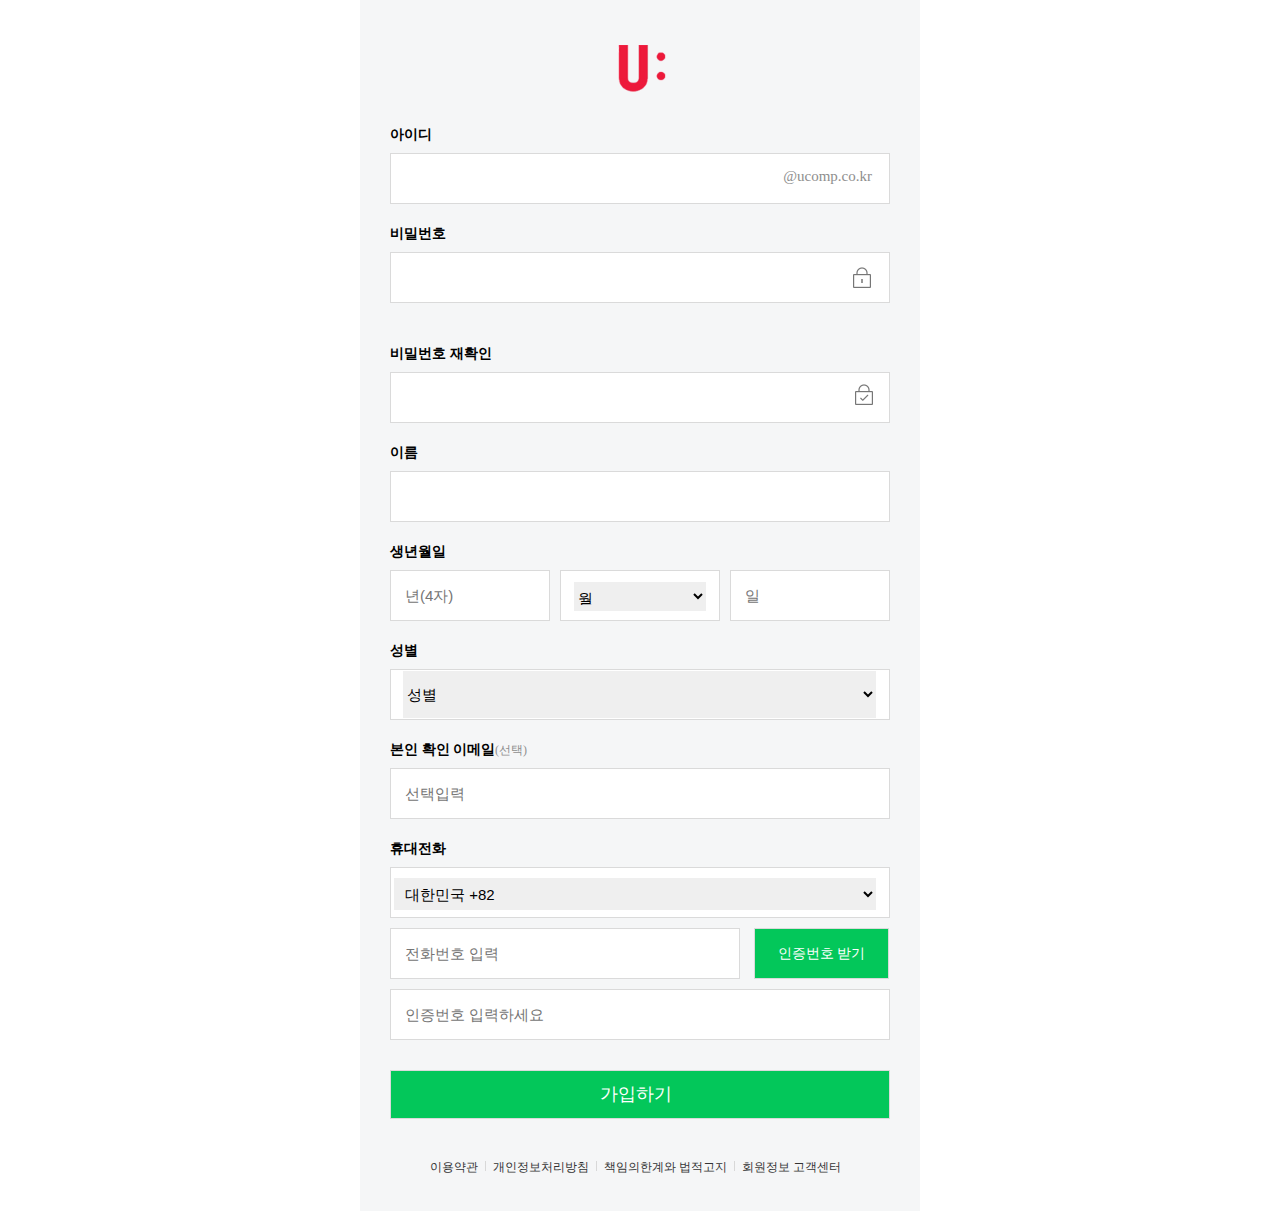
==== kim/index.html @ a73b2f66 "Add files via upload" ====
<!DOCTYPE html>
<html lang="en">
  <head>
    <meta charset="UTF-8" />
    <meta http-equiv="X-UA-Compatible" content="IE=edge" />
    <meta name="viewport" content="width=device-width, initial-scale=1.0" />
    <link rel="stylesheet" href="./member_form.css" />
    <title>Ucompanion</title>
  </head>
  <body>
    <div id="content">
      <header class="logo">
        <img src="./images/Ucomp_logo.gif" alt="유컴패니온" />
        <h1 class="hidden">유컴패니온</h1>
      </header>
      <form name="member_form" method="post" action="insert.php">
        <fieldset>
          <legend>회원가입</legend>
          <ul>
            <li>
              <h3 class="join_title">
                <label for="id">아이디</label>
              </h3>
              <span class="id_container">
                <input type="text" name="id" id="id" class="id" required />
                <span class="naver_url">@ucomp.co.kr</span>
              </span>
            </li>
            <li>
              <h3 class="join_title">
                <label for="pass">비밀번호</label>
              </h3>
              <span class="pass_container">
                <input type="password" name="pass" class="pass" required />
              </span>
            </li>
            <li>
              <h3 class="join_title">
                <label for="pass_confirm">비밀번호 재확인</label>
              </h3>
              <span class="pass_confirm_container">
                <input
                  type="password"
                  name="pass_confirm"
                  class="pass_confirm"
                  required
                />
              </span>
            </li>
            <li>
              <h3 class="join_title">
                <label for="name">이름</label>
              </h3>
              <input type="text" name="name" id="name" required />
            </li>
            <li>
              <h3 class="join_title">
                <label for="birth">생년월일</label>
              </h3>
              <div class="birth_container">
                <div class="birth_year">
                  <span id="birth_box">
                    <input
                      type="text"
                      name="year"
                      class="year"
                      placeholder="년(4자)"
                      aria-label="년(4자)"
                      maxlength="4"
                    />
                  </span>
                </div>
                <div class="birth_month">
                  <span class="birth_box">
                    <select class="month" aria-label="월">
                      <option value>월</option>
                      <option value="01">1</option>
                      <option value="02">2</option>
                      <option value="03">3</option>
                      <option value="04">4</option>
                      <option value="05">5</option>
                      <option value="06">6</option>
                      <option value="07">7</option>
                      <option value="08">8</option>
                      <option value="09">9</option>
                      <option value="10">10</option>
                      <option value="11">11</option>
                      <option value="12">12</option>
                    </select>
                  </span>
                </div>
                <div class="birth_date">
                  <span class="birth_box">
                    <input
                      type="text"
                      name="date"
                      class="date"
                      placeholder="일"
                      aria-label="일"
                      maxlength="2"
                    />
                  </span>
                </div>
              </div>
            </li>
            <li>
              <h3 class="join_title">
                <label for="gender">성별</label>
              </h3>
              <div class="gender_container" id="gender_box">
                <select
                  name="gender"
                  id="gender"
                  class="gender"
                  aria-label="성별"
                >
                  <option value selected>성별</option>
                  <option value="M">남자</option>
                  <option value="F">여자</option>
                  <option value="U">선택 안함</option>
                </select>
              </div>
            </li>
            <li>
              <h3 class="join_title">
                <label for="mail"
                  >본인 확인 이메일<span class="choice">(선택)</span></label
                >
              </h3>
              <span class="mail_box">
                <input
                  type="text"
                  name="email"
                  id="email"
                  class="email"
                  placeholder="선택입력"
                  aria-label="선택입력"
                  maxlength="100"
                />
              </span>
            </li>
            <li>
              <h3 class="join_title">
                <label for="mobile">휴대전화</label>
              </h3>
              <div class="nation_container">
                <select name="nation_num" class="nation_num">
                  <option value="82">대한민국 +82</option>
                  <option value="241"></option>
                  <option value="592"></option>
                </select>
              </div>
              <div class="mobile_container">
                <span class="mobile_box">
                  <input
                    type="text"
                    class="mobile_num"
                    placeholder="전화번호 입력"
                    aria-label="전화번호 입력"
                  />
                </span>
                <a href="#">
                  <span class="ver">인증번호 받기</span>
                </a>
              </div>
              <div class="ver_container">
                <input
                  type="text"
                  class="verify"
                  placeholder="인증번호 입력하세요"
                  aria-label="인증번호 입력하세요"
                />
              </div>
            </li>
          </ul>
          <div class="button">
            <a href="#" class="join_btn" onclick="check_input()">가입하기</a
            >&nbsp;&nbsp;
          </div>
        </fieldset>
      </form>
      <footer>
        <ul>
          <li><a href="#">이용약관</a></li>
          <li>
            <a href="#"><strong>개인정보처리방침</strong></a>
            <span class="txt_bar"></span>
          </li>
          <li>
            <a href="#">책임의한계와 법적고지</a>
            <span class="txt_bar"></span>
          </li>
          <li>
            <a href="#">회원정보 고객센터</a>
            <span class="txt_bar"></span>
          </li>
        </ul>
      </footer>
    </div>
  </body>
</html>
---- kim/member_form.css ----
/* CSS Reset */

html, body, div , span, applet, object, iframe,
h1, h2, h3, h4, h5, h6, p, blockquote, pre,
a, abbr, acronym, address, big, cite, code,
del, dfn, em, img, ins, kbd, q, s, samp,
small, strike, strong, sub, sup, tt, var,
b, u, i, center,
dl, dt, dd, ol, ul, li,
fieldset, form, label, legend,
table, caption, tbody, tfoot, thead, tr, th, td,
article, aside, canvas, details, embed,
figure, figcaption, footer, header, hgroup,
menu, nav, output, ruby, section, summary,
time, mark, audio, video{margin: 0; padding: 0; border: 0; font-size: 100%;}
article, aside, details, figcaption, figure, 
footer, header, hgroup, menu, nav, section{display: block;}
body{
  font-family: "돋움", Dotum,"굴림",Gulim, sans-serif; 
  font-size: 14px;
  color: #000;
  line-height: 1.5;
}
ol, ul{list-style: none;}
table{border-collapse: collapse; border-spacing: 0;}
address{font-style: normal}
a{color: #333; text-decoration: none}
img{border: 0; vertical-align: top}

.hidden{
  overflow: hidden;
  display: block; 
  position: absolute;
  left: -1000%; 
  width: 1px; 
  height: 1px;
  color: #fff;
}
.join_title .choice{
  font-size: 12px;
  font-weight: 400;
  color: #8e8e8e;
}
legend{
  display: none;
}
header{
  position: relative;
  overflow: hidden;
  box-sizing: border-box;
  margin: 0 auto;
  text-align: center;
  max-width: 768px;
  min-width: 460px;
}
header img{
  width: 75px;
  height: 75px;
}
input:focus{
  outline: 1px solid #03c75a;;
}
#content {
  width: 500px;
  margin: 0 auto;
  font-family: "Noto Sans KR";
  font-weight: 300;
  padding: 30px;
  background: #f5f6f7;
}
#content form .join_title{
  margin: 19px 0 8px;
  font-size: 14px;
  font-weight: 700;
  position: relative;
}
#content form input{
  font-size: 15px;
  position: relative;
  display: block;
  width: 100%;
  height: 51px;
  border: solid 1px #dadada;
  padding: 10px 87px 10px 14px;
  background: #fff;
  box-sizing: border-box;
}
#content form .id_container{
  display: block;
  position: relative;
  width: 100%;
  height: 51px;
  border: none;
  padding: 10px 110px 10px 14px;
  background: #fff;
  box-sizing: border-box;
}
#content form .id{
  display: block;
  position: absolute;
  right: 0;
  top: 0;
  width: 100%;
  height: 51px;
  padding-right: 25px;
  box-sizing: border-box;
}
#content form .naver_url{
  position: absolute;
  top: 14px;
  right: 18px;
  font-size: 15px;
  line-height: 18px;
  color: #8e8e8e;
}
.pass_container::after{
  content: "";
  display: inline-block;
  position: relative;
  top: -28px;
  right: -460px;
  width: 24px;
  height: 24px;
  margin-top: -12px;
  background-image: url(./images/m_icon_pw_step.png);
  background-repeat: no-repeat;
  background-position: 0 0;
  background-size: 125px 75px;
  cursor: pointer;
}
.pass_confirm_container{
  position: relative;
}
.pass_confirm_container::after{
  content: "";
  display: inline-block;
  position: absolute;
  top: 23px;
  left: 460px;
  width: 24px;
  height: 24px;
  margin-top: -12px;
  background-image: url(./images/m_icon_pw_step.png);
  background-repeat: no-repeat;
  background-position: -25px 0;
  background-size: 125px 75px;
  cursor: pointer;
}
.mobile_container{
  position: relative;
  margin-top: 10px;
}
.mobile_container .mobile_box {
  position: relative;
  display: inline-block;
  height: 51px;
  width: 70%;
  background: #fff;
  vertical-align: top;
}
.mobile_container .mobile_box input{
  width: 75%;
  display: inline-block;
}
.mobile_container a{
  background-color: #03c75a;
  color: #fff;
  border: solid 1px #dadada;
  display: inline-block;
  padding: 14px 23px;
  z-index: 10;
  margin-left: 10px;
}
#content form .birth_container{
  display: table;
  width: 100%;
}
.birth_container .birth_year{
  padding-right: 10px;
}
.birth_container .birth_date{
  padding-left: 10px;
}
.birth_year, .birth_box, .birth_month{
  display: table-cell;
  table-layout: fixed;
  width: 160px;
  vertical-align: middle;
}
.birth_year+.birth_month{
  margin-left: 10px;
  margin-right: 10px;
}
.birth_month:focus-within{
  outline: 1px solid #03c75a;
}
.birth_month .birth_box{
  display: block;
  position: relative;
  width: 100%;
  height: 51px;
  border: solid 1px #dadada;
  padding: 10px 110px 10px 14px;
  background: #fff;
  box-sizing: border-box;
  padding: 11px 13px;
}
.birth_box .month{
  width: 100%;
  height: 29px;
  font-size: 15px;
  line-height: 18px;
  color: #000;
  padding: 7px 7px 6px 0px;
  border: none;
  border-radius: 0;
}
.gender_container{
  display: block;
  width: 100%;
  padding-right: 7px;
  box-sizing: border-box;
  position: relative;
  height: 51px;
  border: solid 1px #dadada;
  padding: 10px 13px 10px 14px;
  background: #fff;
  box-sizing: border-box;
}
.gender_container.focus{
  border: 1px solid #03c75a;
}
.gender_container:focus-within{
  border: 1px solid #03c75a;
}
select{
  outline: 0;
  text-decoration: none;
  cursor: pointer;
}
:root .gender{
  background-size: 20px 8px;
}
.gender{
  width: 95%;
  height: 29px;
  padding: 7px 6px 7px 0;
  font-size: 15px;
  line-height: 18px;
  color: #000;
  border-radius: 0;
  height: 47px;
  position: absolute;
  top: 1px;
  right: 13px;
  border: none;
}
.nation_container{
  display: block;
  width: 100%;
  padding-right: 7px;
  box-sizing: border-box;
  position: relative;
  height: 51px;
  border: solid 1px #dadada;
  padding: 10px 13px 10px 3px;
  background: #fff;
  box-sizing: border-box;
}
.nation_container:focus-within{
  border: 1px solid #03c75a;
}
.nation_container .nation_num{
  width: 100%;
  font-size: 15px;
  line-height: 18px;
  color: #000;
  padding: 7px 8px 6px 7px;
  border: none;
  border-radius: 0;
}
.nation_container .mobile_box {
  display: inline-block;
}
.ver_container{
  margin-top: 10px;
}
.button {
  background-color: #03c75a;
  font-size: 18px;
  text-align: center;
  border: 1px solid #dadada;
  padding: 10px;
  margin-top: 30px;
  margin-bottom: 9px;
}
.button a{
  color: #fff;
}
footer{
  font-size: 12px;
  max-width: 768px;
  min-width: 460px;
  margin: 0 auto;
  padding: 30px 0 5px 0;
  text-align: center;
}
footer ul{
  overflow: hidden;
  margin-left: 40px;
}
footer ul li{
  float: left;
}
footer ul li:hover{
  text-decoration: underline;
}
footer .txt_bar {
  float: left;
  width: 1px;
  height: 10px;
  margin: 3px 7px 0;
  background-color: #d8d8d8;
}
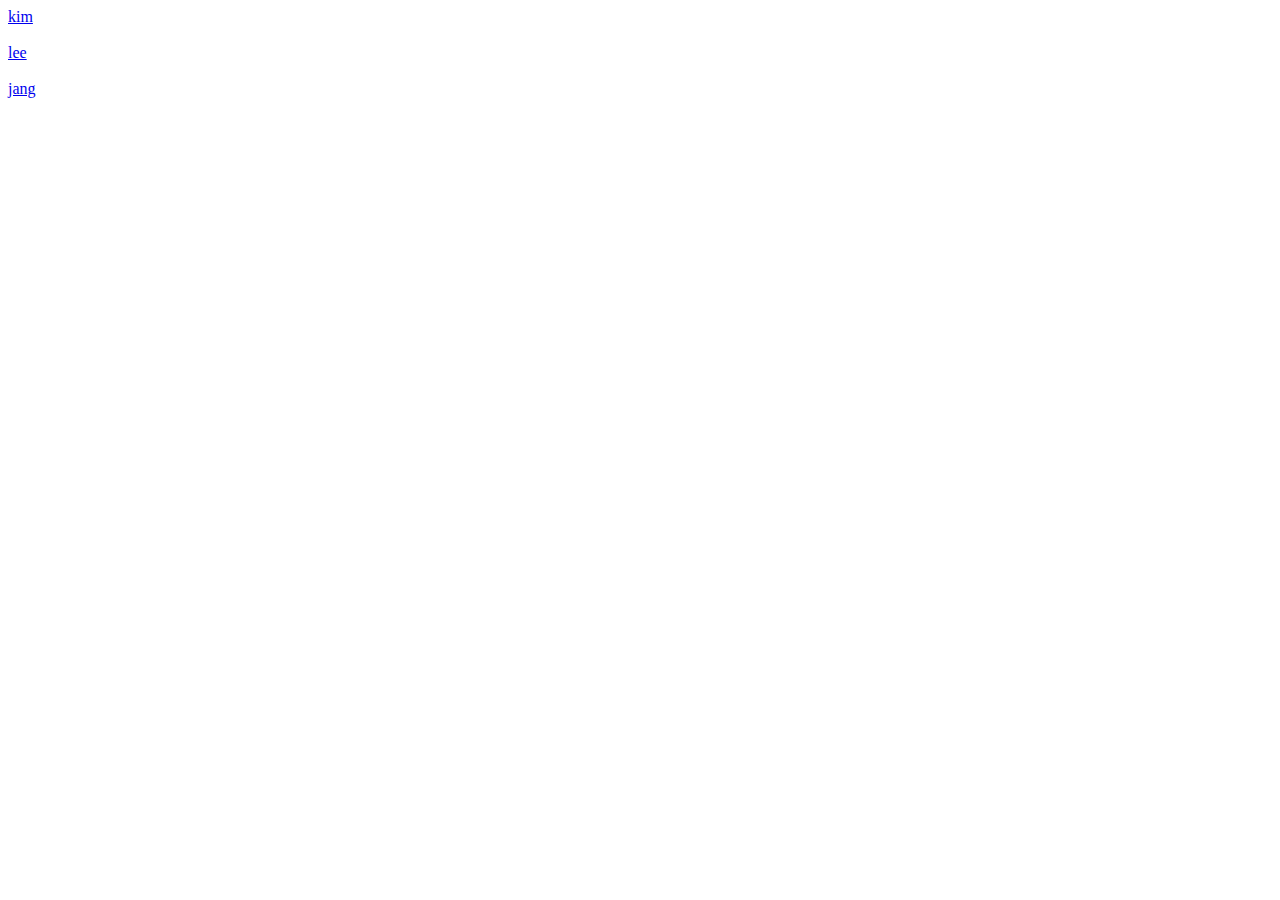
==== commit 24ac0fe7: "Add files via upload" ====
--- a/kim/index.html
+++ b/kim/index.html
@@ -1,201 +1,18 @@
-<!DOCTYPE html>
-<html lang="en">
-  <head>
-    <meta charset="UTF-8" />
-    <meta http-equiv="X-UA-Compatible" content="IE=edge" />
-    <meta name="viewport" content="width=device-width, initial-scale=1.0" />
-    <link rel="stylesheet" href="./member_form.css" />
-    <title>Ucompanion</title>
-  </head>
-  <body>
-    <div id="content">
-      <header class="logo">
-        <img src="./images/Ucomp_logo.gif" alt="유컴패니온" />
-        <h1 class="hidden">유컴패니온</h1>
-      </header>
-      <form name="member_form" method="post" action="insert.php">
-        <fieldset>
-          <legend>회원가입</legend>
-          <ul>
-            <li>
-              <h3 class="join_title">
-                <label for="id">아이디</label>
-              </h3>
-              <span class="id_container">
-                <input type="text" name="id" id="id" class="id" required />
-                <span class="naver_url">@ucomp.co.kr</span>
-              </span>
-            </li>
-            <li>
-              <h3 class="join_title">
-                <label for="pass">비밀번호</label>
-              </h3>
-              <span class="pass_container">
-                <input type="password" name="pass" class="pass" required />
-              </span>
-            </li>
-            <li>
-              <h3 class="join_title">
-                <label for="pass_confirm">비밀번호 재확인</label>
-              </h3>
-              <span class="pass_confirm_container">
-                <input
-                  type="password"
-                  name="pass_confirm"
-                  class="pass_confirm"
-                  required
-                />
-              </span>
-            </li>
-            <li>
-              <h3 class="join_title">
-                <label for="name">이름</label>
-              </h3>
-              <input type="text" name="name" id="name" required />
-            </li>
-            <li>
-              <h3 class="join_title">
-                <label for="birth">생년월일</label>
-              </h3>
-              <div class="birth_container">
-                <div class="birth_year">
-                  <span id="birth_box">
-                    <input
-                      type="text"
-                      name="year"
-                      class="year"
-                      placeholder="년(4자)"
-                      aria-label="년(4자)"
-                      maxlength="4"
-                    />
-                  </span>
-                </div>
-                <div class="birth_month">
-                  <span class="birth_box">
-                    <select class="month" aria-label="월">
-                      <option value>월</option>
-                      <option value="01">1</option>
-                      <option value="02">2</option>
-                      <option value="03">3</option>
-                      <option value="04">4</option>
-                      <option value="05">5</option>
-                      <option value="06">6</option>
-                      <option value="07">7</option>
-                      <option value="08">8</option>
-                      <option value="09">9</option>
-                      <option value="10">10</option>
-                      <option value="11">11</option>
-                      <option value="12">12</option>
-                    </select>
-                  </span>
-                </div>
-                <div class="birth_date">
-                  <span class="birth_box">
-                    <input
-                      type="text"
-                      name="date"
-                      class="date"
-                      placeholder="일"
-                      aria-label="일"
-                      maxlength="2"
-                    />
-                  </span>
-                </div>
-              </div>
-            </li>
-            <li>
-              <h3 class="join_title">
-                <label for="gender">성별</label>
-              </h3>
-              <div class="gender_container" id="gender_box">
-                <select
-                  name="gender"
-                  id="gender"
-                  class="gender"
-                  aria-label="성별"
-                >
-                  <option value selected>성별</option>
-                  <option value="M">남자</option>
-                  <option value="F">여자</option>
-                  <option value="U">선택 안함</option>
-                </select>
-              </div>
-            </li>
-            <li>
-              <h3 class="join_title">
-                <label for="mail"
-                  >본인 확인 이메일<span class="choice">(선택)</span></label
-                >
-              </h3>
-              <span class="mail_box">
-                <input
-                  type="text"
-                  name="email"
-                  id="email"
-                  class="email"
-                  placeholder="선택입력"
-                  aria-label="선택입력"
-                  maxlength="100"
-                />
-              </span>
-            </li>
-            <li>
-              <h3 class="join_title">
-                <label for="mobile">휴대전화</label>
-              </h3>
-              <div class="nation_container">
-                <select name="nation_num" class="nation_num">
-                  <option value="82">대한민국 +82</option>
-                  <option value="241"></option>
-                  <option value="592"></option>
-                </select>
-              </div>
-              <div class="mobile_container">
-                <span class="mobile_box">
-                  <input
-                    type="text"
-                    class="mobile_num"
-                    placeholder="전화번호 입력"
-                    aria-label="전화번호 입력"
-                  />
-                </span>
-                <a href="#">
-                  <span class="ver">인증번호 받기</span>
-                </a>
-              </div>
-              <div class="ver_container">
-                <input
-                  type="text"
-                  class="verify"
-                  placeholder="인증번호 입력하세요"
-                  aria-label="인증번호 입력하세요"
-                />
-              </div>
-            </li>
-          </ul>
-          <div class="button">
-            <a href="#" class="join_btn" onclick="check_input()">가입하기</a
-            >&nbsp;&nbsp;
-          </div>
-        </fieldset>
-      </form>
-      <footer>
-        <ul>
-          <li><a href="#">이용약관</a></li>
-          <li>
-            <a href="#"><strong>개인정보처리방침</strong></a>
-            <span class="txt_bar"></span>
-          </li>
-          <li>
-            <a href="#">책임의한계와 법적고지</a>
-            <span class="txt_bar"></span>
-          </li>
-          <li>
-            <a href="#">회원정보 고객센터</a>
-            <span class="txt_bar"></span>
-          </li>
-        </ul>
-      </footer>
-    </div>
-  </body>
-</html>
+<!DOCTYPE html>
+<html lang="en">
+<head>
+    <meta charset="UTF-8">
+    <meta http-equiv="X-UA-Compatible" content="IE=edge">
+    <meta name="viewport" content="width=device-width, initial-scale=1.0">
+    <title>Document</title>
+</head>
+<body>
+    <a href="https://mook88.github.io/test/kim/">kim</a>
+    <br />
+    <br />
+    <a href="https://mook88.github.io/test/lee/">lee</a>
+    <br />
+    <br />
+    <a href="https://mook88.github.io/test/jang/">jang</a>
+</body>
+</html>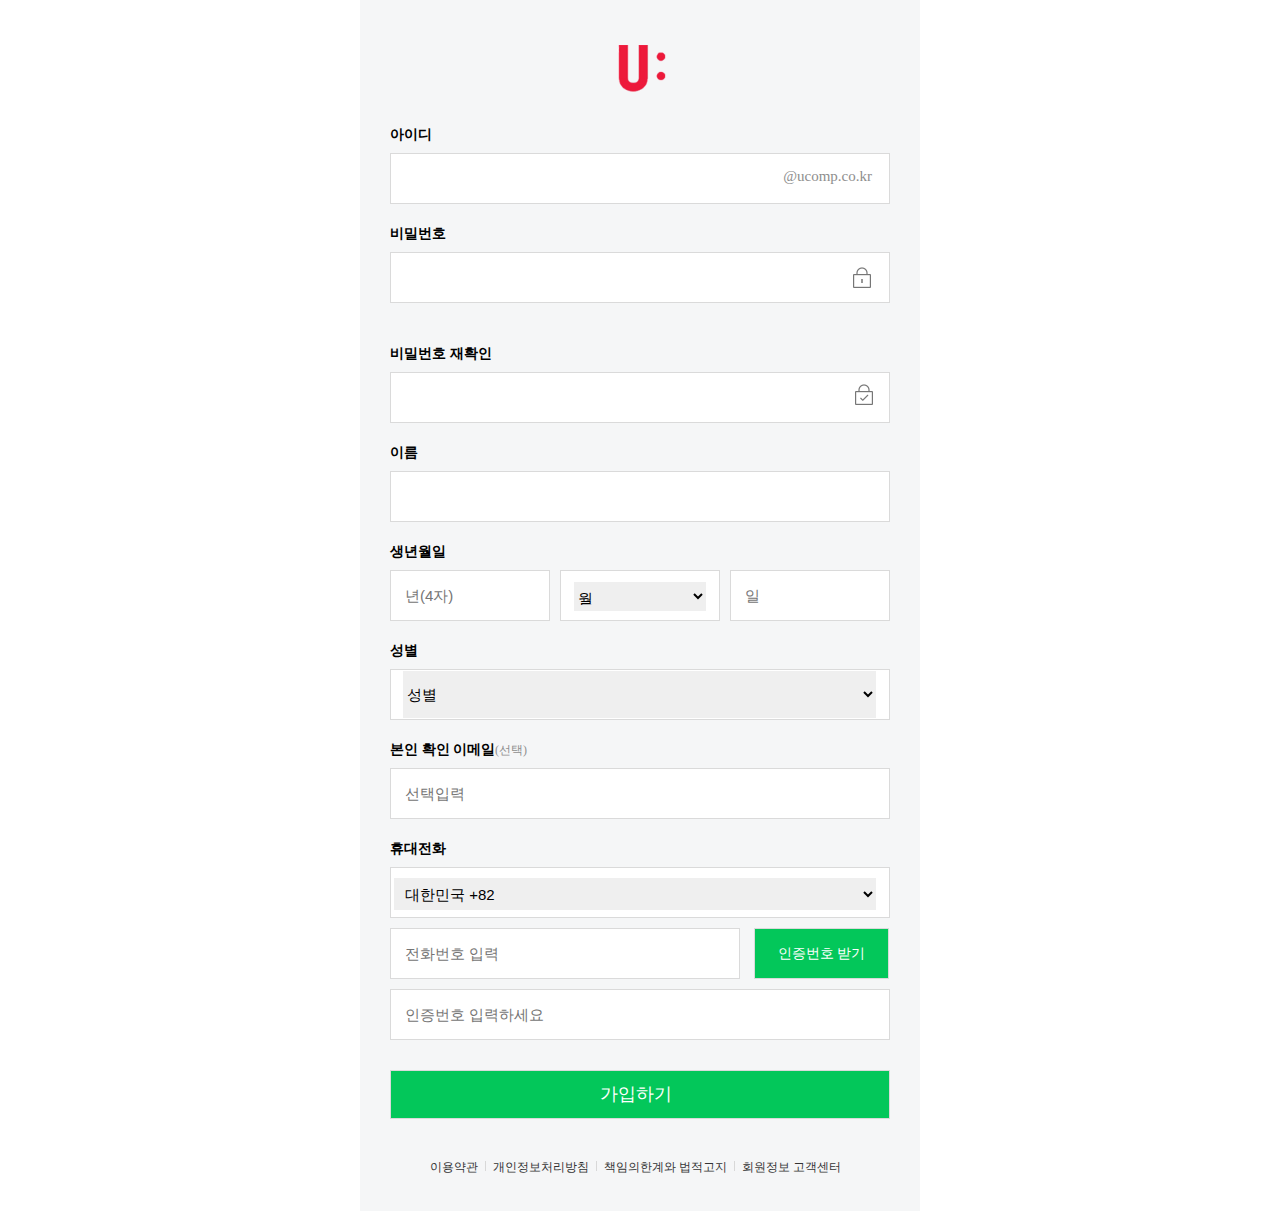
==== commit e84b2f0d: "Add files via upload" ====
--- a/kim/index.html
+++ b/kim/index.html
@@ -1,18 +1,201 @@
-<!DOCTYPE html>
-<html lang="en">
-<head>
-    <meta charset="UTF-8">
-    <meta http-equiv="X-UA-Compatible" content="IE=edge">
-    <meta name="viewport" content="width=device-width, initial-scale=1.0">
-    <title>Document</title>
-</head>
-<body>
-    <a href="https://mook88.github.io/test/kim/">kim</a>
-    <br />
-    <br />
-    <a href="https://mook88.github.io/test/lee/">lee</a>
-    <br />
-    <br />
-    <a href="https://mook88.github.io/test/jang/">jang</a>
-</body>
-</html>+<!DOCTYPE html>
+<html lang="en">
+  <head>
+    <meta charset="UTF-8" />
+    <meta http-equiv="X-UA-Compatible" content="IE=edge" />
+    <meta name="viewport" content="width=device-width, initial-scale=1.0" />
+    <link rel="stylesheet" href="./member_form.css" />
+    <title>Ucompanion</title>
+  </head>
+  <body>
+    <div id="content">
+      <header class="logo">
+        <img src="./images/Ucomp_logo.gif" alt="유컴패니온" />
+        <h1 class="hidden">유컴패니온</h1>
+      </header>
+      <form name="member_form" method="post" action="insert.php">
+        <fieldset>
+          <legend>회원가입</legend>
+          <ul>
+            <li>
+              <h3 class="join_title">
+                <label for="id">아이디</label>
+              </h3>
+              <span class="id_container">
+                <input type="text" name="id" id="id" class="id" required />
+                <span class="naver_url">@ucomp.co.kr</span>
+              </span>
+            </li>
+            <li>
+              <h3 class="join_title">
+                <label for="pass">비밀번호</label>
+              </h3>
+              <span class="pass_container">
+                <input type="password" name="pass" class="pass" required />
+              </span>
+            </li>
+            <li>
+              <h3 class="join_title">
+                <label for="pass_confirm">비밀번호 재확인</label>
+              </h3>
+              <span class="pass_confirm_container">
+                <input
+                  type="password"
+                  name="pass_confirm"
+                  class="pass_confirm"
+                  required
+                />
+              </span>
+            </li>
+            <li>
+              <h3 class="join_title">
+                <label for="name">이름</label>
+              </h3>
+              <input type="text" name="name" id="name" required />
+            </li>
+            <li>
+              <h3 class="join_title">
+                <label for="birth">생년월일</label>
+              </h3>
+              <div class="birth_container">
+                <div class="birth_year">
+                  <span id="birth_box">
+                    <input
+                      type="text"
+                      name="year"
+                      class="year"
+                      placeholder="년(4자)"
+                      aria-label="년(4자)"
+                      maxlength="4"
+                    />
+                  </span>
+                </div>
+                <div class="birth_month">
+                  <span class="birth_box">
+                    <select class="month" aria-label="월">
+                      <option value>월</option>
+                      <option value="01">1</option>
+                      <option value="02">2</option>
+                      <option value="03">3</option>
+                      <option value="04">4</option>
+                      <option value="05">5</option>
+                      <option value="06">6</option>
+                      <option value="07">7</option>
+                      <option value="08">8</option>
+                      <option value="09">9</option>
+                      <option value="10">10</option>
+                      <option value="11">11</option>
+                      <option value="12">12</option>
+                    </select>
+                  </span>
+                </div>
+                <div class="birth_date">
+                  <span class="birth_box">
+                    <input
+                      type="text"
+                      name="date"
+                      class="date"
+                      placeholder="일"
+                      aria-label="일"
+                      maxlength="2"
+                    />
+                  </span>
+                </div>
+              </div>
+            </li>
+            <li>
+              <h3 class="join_title">
+                <label for="gender">성별</label>
+              </h3>
+              <div class="gender_container" id="gender_box">
+                <select
+                  name="gender"
+                  id="gender"
+                  class="gender"
+                  aria-label="성별"
+                >
+                  <option value selected>성별</option>
+                  <option value="M">남자</option>
+                  <option value="F">여자</option>
+                  <option value="U">선택 안함</option>
+                </select>
+              </div>
+            </li>
+            <li>
+              <h3 class="join_title">
+                <label for="mail"
+                  >본인 확인 이메일<span class="choice">(선택)</span></label
+                >
+              </h3>
+              <span class="mail_box">
+                <input
+                  type="text"
+                  name="email"
+                  id="email"
+                  class="email"
+                  placeholder="선택입력"
+                  aria-label="선택입력"
+                  maxlength="100"
+                />
+              </span>
+            </li>
+            <li>
+              <h3 class="join_title">
+                <label for="mobile">휴대전화</label>
+              </h3>
+              <div class="nation_container">
+                <select name="nation_num" class="nation_num">
+                  <option value="82">대한민국 +82</option>
+                  <option value="241"></option>
+                  <option value="592"></option>
+                </select>
+              </div>
+              <div class="mobile_container">
+                <span class="mobile_box">
+                  <input
+                    type="text"
+                    class="mobile_num"
+                    placeholder="전화번호 입력"
+                    aria-label="전화번호 입력"
+                  />
+                </span>
+                <a href="#">
+                  <span class="ver">인증번호 받기</span>
+                </a>
+              </div>
+              <div class="ver_container">
+                <input
+                  type="text"
+                  class="verify"
+                  placeholder="인증번호 입력하세요"
+                  aria-label="인증번호 입력하세요"
+                />
+              </div>
+            </li>
+          </ul>
+          <div class="button">
+            <a href="#" class="join_btn" onclick="check_input()">가입하기</a
+            >&nbsp;&nbsp;
+          </div>
+        </fieldset>
+      </form>
+      <footer>
+        <ul>
+          <li><a href="#">이용약관</a></li>
+          <li>
+            <a href="#"><strong>개인정보처리방침</strong></a>
+            <span class="txt_bar"></span>
+          </li>
+          <li>
+            <a href="#">책임의한계와 법적고지</a>
+            <span class="txt_bar"></span>
+          </li>
+          <li>
+            <a href="#">회원정보 고객센터</a>
+            <span class="txt_bar"></span>
+          </li>
+        </ul>
+      </footer>
+    </div>
+  </body>
+</html>
--- a/kim/member_form.css
+++ b/kim/member_form.css
@@ -0,0 +1,325 @@
+/* CSS Reset */
+
+html, body, div , span, applet, object, iframe,
+h1, h2, h3, h4, h5, h6, p, blockquote, pre,
+a, abbr, acronym, address, big, cite, code,
+del, dfn, em, img, ins, kbd, q, s, samp,
+small, strike, strong, sub, sup, tt, var,
+b, u, i, center,
+dl, dt, dd, ol, ul, li,
+fieldset, form, label, legend,
+table, caption, tbody, tfoot, thead, tr, th, td,
+article, aside, canvas, details, embed,
+figure, figcaption, footer, header, hgroup,
+menu, nav, output, ruby, section, summary,
+time, mark, audio, video{margin: 0; padding: 0; border: 0; font-size: 100%;}
+article, aside, details, figcaption, figure, 
+footer, header, hgroup, menu, nav, section{display: block;}
+body{
+  font-family: "돋움", Dotum,"굴림",Gulim, sans-serif; 
+  font-size: 14px;
+  color: #000;
+  line-height: 1.5;
+}
+ol, ul{list-style: none;}
+table{border-collapse: collapse; border-spacing: 0;}
+address{font-style: normal}
+a{color: #333; text-decoration: none}
+img{border: 0; vertical-align: top}
+
+.hidden{
+  overflow: hidden;
+  display: block; 
+  position: absolute;
+  left: -1000%; 
+  width: 1px; 
+  height: 1px;
+  color: #fff;
+}
+.join_title .choice{
+  font-size: 12px;
+  font-weight: 400;
+  color: #8e8e8e;
+}
+legend{
+  display: none;
+}
+header{
+  position: relative;
+  overflow: hidden;
+  box-sizing: border-box;
+  margin: 0 auto;
+  text-align: center;
+  max-width: 768px;
+  min-width: 460px;
+}
+header img{
+  width: 75px;
+  height: 75px;
+}
+input:focus{
+  outline: 1px solid #03c75a;;
+}
+#content {
+  width: 500px;
+  margin: 0 auto;
+  font-family: "Noto Sans KR";
+  font-weight: 300;
+  padding: 30px;
+  background: #f5f6f7;
+}
+#content form .join_title{
+  margin: 19px 0 8px;
+  font-size: 14px;
+  font-weight: 700;
+  position: relative;
+}
+#content form input{
+  font-size: 15px;
+  position: relative;
+  display: block;
+  width: 100%;
+  height: 51px;
+  border: solid 1px #dadada;
+  padding: 10px 87px 10px 14px;
+  background: #fff;
+  box-sizing: border-box;
+}
+#content form .id_container{
+  display: block;
+  position: relative;
+  width: 100%;
+  height: 51px;
+  border: none;
+  padding: 10px 110px 10px 14px;
+  background: #fff;
+  box-sizing: border-box;
+}
+#content form .id{
+  display: block;
+  position: absolute;
+  right: 0;
+  top: 0;
+  width: 100%;
+  height: 51px;
+  padding-right: 25px;
+  box-sizing: border-box;
+}
+#content form .naver_url{
+  position: absolute;
+  top: 14px;
+  right: 18px;
+  font-size: 15px;
+  line-height: 18px;
+  color: #8e8e8e;
+}
+.pass_container::after{
+  content: "";
+  display: inline-block;
+  position: relative;
+  top: -28px;
+  right: -460px;
+  width: 24px;
+  height: 24px;
+  margin-top: -12px;
+  background-image: url(./images/m_icon_pw_step.png);
+  background-repeat: no-repeat;
+  background-position: 0 0;
+  background-size: 125px 75px;
+  cursor: pointer;
+}
+.pass_confirm_container{
+  position: relative;
+}
+.pass_confirm_container::after{
+  content: "";
+  display: inline-block;
+  position: absolute;
+  top: 23px;
+  left: 460px;
+  width: 24px;
+  height: 24px;
+  margin-top: -12px;
+  background-image: url(./images/m_icon_pw_step.png);
+  background-repeat: no-repeat;
+  background-position: -25px 0;
+  background-size: 125px 75px;
+  cursor: pointer;
+}
+.mobile_container{
+  position: relative;
+  margin-top: 10px;
+}
+.mobile_container .mobile_box {
+  position: relative;
+  display: inline-block;
+  height: 51px;
+  width: 70%;
+  background: #fff;
+  vertical-align: top;
+}
+.mobile_container .mobile_box input{
+  width: 75%;
+  display: inline-block;
+}
+.mobile_container a{
+  background-color: #03c75a;
+  color: #fff;
+  border: solid 1px #dadada;
+  display: inline-block;
+  padding: 14px 23px;
+  z-index: 10;
+  margin-left: 10px;
+}
+#content form .birth_container{
+  display: table;
+  width: 100%;
+}
+.birth_container .birth_year{
+  padding-right: 10px;
+}
+.birth_container .birth_date{
+  padding-left: 10px;
+}
+.birth_year, .birth_box, .birth_month{
+  display: table-cell;
+  table-layout: fixed;
+  width: 160px;
+  vertical-align: middle;
+}
+.birth_year+.birth_month{
+  margin-left: 10px;
+  margin-right: 10px;
+}
+.birth_month:focus-within{
+  outline: 1px solid #03c75a;
+}
+.birth_month .birth_box{
+  display: block;
+  position: relative;
+  width: 100%;
+  height: 51px;
+  border: solid 1px #dadada;
+  padding: 10px 110px 10px 14px;
+  background: #fff;
+  box-sizing: border-box;
+  padding: 11px 13px;
+}
+.birth_box .month{
+  width: 100%;
+  height: 29px;
+  font-size: 15px;
+  line-height: 18px;
+  color: #000;
+  padding: 7px 7px 6px 0px;
+  border: none;
+  border-radius: 0;
+}
+.gender_container{
+  display: block;
+  width: 100%;
+  padding-right: 7px;
+  box-sizing: border-box;
+  position: relative;
+  height: 51px;
+  border: solid 1px #dadada;
+  padding: 10px 13px 10px 14px;
+  background: #fff;
+  box-sizing: border-box;
+}
+.gender_container.focus{
+  border: 1px solid #03c75a;
+}
+.gender_container:focus-within{
+  border: 1px solid #03c75a;
+}
+select{
+  outline: 0;
+  text-decoration: none;
+  cursor: pointer;
+}
+:root .gender{
+  background-size: 20px 8px;
+}
+.gender{
+  width: 95%;
+  height: 29px;
+  padding: 7px 6px 7px 0;
+  font-size: 15px;
+  line-height: 18px;
+  color: #000;
+  border-radius: 0;
+  height: 47px;
+  position: absolute;
+  top: 1px;
+  right: 13px;
+  border: none;
+}
+.nation_container{
+  display: block;
+  width: 100%;
+  padding-right: 7px;
+  box-sizing: border-box;
+  position: relative;
+  height: 51px;
+  border: solid 1px #dadada;
+  padding: 10px 13px 10px 3px;
+  background: #fff;
+  box-sizing: border-box;
+}
+.nation_container:focus-within{
+  border: 1px solid #03c75a;
+}
+.nation_container .nation_num{
+  width: 100%;
+  font-size: 15px;
+  line-height: 18px;
+  color: #000;
+  padding: 7px 8px 6px 7px;
+  border: none;
+  border-radius: 0;
+}
+.nation_container .mobile_box {
+  display: inline-block;
+}
+.ver_container{
+  margin-top: 10px;
+}
+.button {
+  background-color: #03c75a;
+  font-size: 18px;
+  text-align: center;
+  border: 1px solid #dadada;
+  padding: 10px;
+  margin-top: 30px;
+  margin-bottom: 9px;
+}
+.button a{
+  color: #fff;
+}
+footer{
+  font-size: 12px;
+  max-width: 768px;
+  min-width: 460px;
+  margin: 0 auto;
+  padding: 30px 0 5px 0;
+  text-align: center;
+}
+footer ul{
+  overflow: hidden;
+  margin-left: 40px;
+}
+footer ul li{
+  float: left;
+}
+footer ul li:hover{
+  text-decoration: underline;
+}
+footer .txt_bar {
+  float: left;
+  width: 1px;
+  height: 10px;
+  margin: 3px 7px 0;
+  background-color: #d8d8d8;
+}
+
